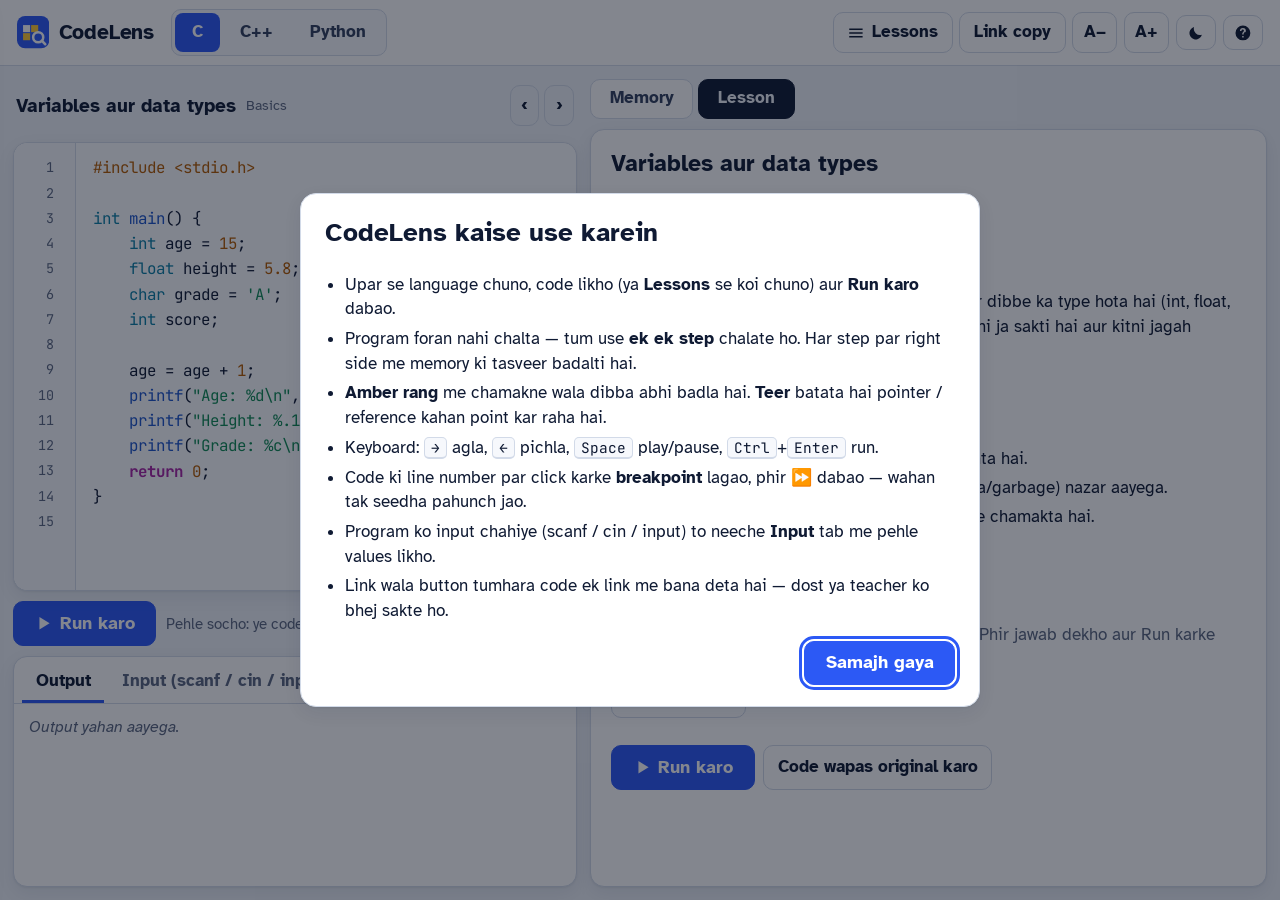
==== index.html @ fd31518e "Add files via upload" ====
<!doctype html>
<html lang="ur-Latn" data-theme="light">
<head>
<meta charset="utf-8">
<meta name="viewport" content="width=device-width, initial-scale=1">
<title>CodeLens — code ko chalte hue dekho</title>
<meta name="description" content="C, C++ aur Python code ko ek ek step chala kar memory (stack, heap, pointers) ke saath dekho. Physikomatics ke students ke liye.">
<link rel="preconnect" href="https://fonts.googleapis.com">
<link rel="preconnect" href="https://fonts.gstatic.com" crossorigin>
<link href="https://fonts.googleapis.com/css2?family=Atkinson+Hyperlegible:ital,wght@0,400;0,700;1,400&family=JetBrains+Mono:wght@400;700&display=swap" rel="stylesheet">
<link rel="stylesheet" href="css/style.css">
<link rel="icon" href="data:image/svg+xml,%3Csvg xmlns='http://www.w3.org/2000/svg' viewBox='0 0 32 32'%3E%3Crect width='32' height='32' rx='8' fill='%232c59f5'/%3E%3Crect x='6' y='9' width='7' height='7' fill='%23fff'/%3E%3Crect x='14' y='9' width='7' height='7' fill='%23ffc933'/%3E%3Crect x='6' y='17' width='7' height='7' fill='%23ffc933'/%3E%3Ccircle cx='21' cy='21' r='5' fill='none' stroke='%23fff' stroke-width='2.5'/%3E%3C/svg%3E">
</head>
<body>
<svg width="0" height="0" style="position:absolute" aria-hidden="true">
  <symbol id="i-first" viewBox="0 0 24 24"><path d="M6 5h2v14H6zM20 5v14L9 12z"/></symbol>
  <symbol id="i-prev" viewBox="0 0 24 24"><path d="M17 5v14L6 12z"/></symbol>
  <symbol id="i-play" viewBox="0 0 24 24"><path d="M7 4v16l13-8z"/></symbol>
  <symbol id="i-pause" viewBox="0 0 24 24"><path d="M6 4h4v16H6zM14 4h4v16h-4z"/></symbol>
  <symbol id="i-next" viewBox="0 0 24 24"><path d="M7 5v14l11-7z"/></symbol>
  <symbol id="i-last" viewBox="0 0 24 24"><path d="M16 5h2v14h-2zM4 5v14l11-7z"/></symbol>
  <symbol id="i-bp" viewBox="0 0 24 24"><circle cx="8" cy="12" r="4"/><path d="M14 5v14l8-7z"/></symbol>
  <symbol id="i-menu" viewBox="0 0 24 24"><path d="M3 6h18v2H3zM3 11h18v2H3zM3 16h18v2H3z"/></symbol>
  <symbol id="i-moon" viewBox="0 0 24 24"><path d="M20 14.5A8.5 8.5 0 0 1 9.5 4a8.5 8.5 0 1 0 10.5 10.5z"/></symbol>
  <symbol id="i-link" viewBox="0 0 24 24"><path d="M10.6 13.4a1 1 0 0 1 0-1.4l3-3a3 3 0 0 1 4.2 4.2l-2 2-1.4-1.4 2-2a1 1 0 0 0-1.4-1.4l-3 3a1 1 0 0 1-1.4 0zM13.4 10.6a1 1 0 0 1 0 1.4l-3 3a3 3 0 0 1-4.2-4.2l2-2 1.4 1.4-2 2a1 1 0 0 0 1.4 1.4l3-3a1 1 0 0 1 1.4 0z"/></symbol>
  <symbol id="i-help" viewBox="0 0 24 24"><path d="M12 2a10 10 0 1 0 0 20 10 10 0 0 0 0-20zm1 16h-2v-2h2zm2.1-7.7-.9.9c-.7.7-1.2 1.2-1.2 2.8h-2v-.5c0-1.1.5-2.1 1.2-2.8l1.2-1.3A1.7 1.7 0 0 0 12 7.5a2 2 0 0 0-2 2H8a4 4 0 0 1 8 0c0 .7-.3 1.4-.9 2z"/></symbol>
  <symbol id="i-edit" viewBox="0 0 24 24"><path d="M3 17.3V21h3.7L18 9.7 14.3 6zM20.7 7a1 1 0 0 0 0-1.4l-2.3-2.3a1 1 0 0 0-1.4 0L15.2 5l3.7 3.7z"/></symbol>
</svg>

<header class="top">
  <div class="brand" id="brand">
    <svg viewBox="0 0 32 32" aria-hidden="true"><rect width="32" height="32" rx="8" fill="var(--accent)"/><rect x="6" y="9" width="7" height="7" fill="#fff"/><rect x="14" y="9" width="7" height="7" fill="#ffc933"/><rect x="6" y="17" width="7" height="7" fill="#ffc933"/><circle cx="21" cy="21" r="5" fill="none" stroke="#fff" stroke-width="2.5"/><path d="M24.5 24.5 28 28" stroke="#fff" stroke-width="2.5" stroke-linecap="round"/></svg>
    CodeLens
  </div>
  <div class="langs" role="tablist" aria-label="Language">
    <button role="tab" data-lang="c" aria-selected="true">C</button>
    <button role="tab" data-lang="cpp" aria-selected="false">C++</button>
    <button role="tab" data-lang="py" aria-selected="false">Python</button>
  </div>
  <div class="top-actions">
    <button class="btn" id="btnLessons"><svg><use href="#i-menu"/></svg>Lessons</button>
    <button class="btn" id="btnShare" title="Is code ka link copy karo">Link copy</button>
    <button class="btn icon" id="btnFontDn" title="Chhota font" aria-label="Font chhota">A−</button>
    <button class="btn icon" id="btnFontUp" title="Bara font" aria-label="Font bara">A+</button>
    <button class="btn icon" id="btnTheme" title="Light / Dark" aria-label="Theme badlo"><svg><use href="#i-moon"/></svg></button>
    <button class="btn icon" id="btnHelp" title="Madad" aria-label="Madad"><svg><use href="#i-help"/></svg></button>
  </div>
</header>

<main class="app">
  <section class="pane left">
    <div class="lesson-bar" id="lessonBar"></div>
    <div class="editor-wrap card"><div id="editor"></div></div>
    <div class="runbar">
      <button class="btn primary" id="btnRun"><svg><use href="#i-play"/></svg>Run karo</button>
      <button class="btn" id="btnEdit" hidden><svg><use href="#i-edit"/></svg>Code badlo</button>
      <span class="status" id="status">Ctrl + Enter se bhi run hota hai</span>
    </div>
    <div class="io card">
      <div class="io-tabs" role="tablist">
        <button role="tab" id="tabOut" aria-selected="true">Output</button>
        <button role="tab" id="tabIn" aria-selected="false">Input (scanf / cin / input)</button>
        <span class="spacer"></span>
      </div>
      <pre class="console" id="console" aria-live="polite"></pre>
      <textarea class="stdin" id="stdin" hidden placeholder="Agar program input maangta hai to yahan values likho — har value naye line par ya space se alag. Pehle yahan likho, phir Run karo."></textarea>
    </div>
  </section>

  <section class="pane right">
    <div class="tabs" role="tablist">
      <button role="tab" id="tabMem" aria-selected="true">Memory</button>
      <button role="tab" id="tabLesson" aria-selected="false">Lesson</button>
    </div>
    <div class="view" id="viewMem">
      <div class="note card" id="note"></div>
      <div class="controls card" id="controls">
        <button class="btn icon" id="cFirst" title="Shuru (Home)" aria-label="Pehla step"><svg><use href="#i-first"/></svg></button>
        <button class="btn icon" id="cPrev" title="Pichla step (←)" aria-label="Pichla step"><svg><use href="#i-prev"/></svg></button>
        <button class="btn icon" id="cPlay" title="Auto play (Space)" aria-label="Play"><svg><use href="#i-play"/></svg></button>
        <button class="btn icon" id="cNext" title="Agla step (→)" aria-label="Agla step"><svg><use href="#i-next"/></svg></button>
        <button class="btn icon" id="cLast" title="Aakhir tak (End)" aria-label="Aakhri step"><svg><use href="#i-last"/></svg></button>
        <button class="btn icon" id="cBp" title="Agle breakpoint tak (line number par click karke breakpoint lagao)" aria-label="Agle breakpoint tak"><svg><use href="#i-bp"/></svg></button>
        <input class="slider" id="cSlider" type="range" min="0" max="0" value="0" aria-label="Step">
        <select id="cSpeed" aria-label="Speed"><option value="2200">Dheema</option><option value="1300" selected>Normal</option><option value="600">Tez</option><option value="250">Bohat tez</option></select>
        <span class="count" id="cCount"></span>
      </div>
      <div class="mem card" id="mem"><svg class="arrows" id="arrows"></svg></div>
    </div>
    <div class="view lesson-view card" id="viewLesson" hidden></div>
  </section>
</main>

<div class="scrim" id="scrim" hidden></div>
<aside class="drawer" id="drawer" aria-label="Lessons">
  <div class="drawer-head"><span>Lessons</span><button class="btn icon ghost" id="btnCloseDrawer" aria-label="Band karo">✕</button></div>
  <div class="drawer-body" id="drawerBody"></div>
</aside>

<dialog id="helpDlg">
  <h2>CodeLens kaise use karein</h2>
  <ul>
    <li>Upar se language chuno, code likho (ya <b>Lessons</b> se koi chuno) aur <b>Run karo</b> dabao.</li>
    <li>Program foran nahi chalta — tum use <b>ek ek step</b> chalate ho. Har step par right side me memory ki tasveer badalti hai.</li>
    <li><b>Amber rang</b> me chamakne wala dibba abhi badla hai. <b>Teer</b> batata hai pointer / reference kahan point kar raha hai.</li>
    <li>Keyboard: <kbd>→</kbd> agla, <kbd>←</kbd> pichla, <kbd>Space</kbd> play/pause, <kbd>Ctrl</kbd>+<kbd>Enter</kbd> run.</li>
    <li>Code ki line number par click karke <b>breakpoint</b> lagao, phir ⏩ dabao — wahan tak seedha pahunch jao.</li>
    <li>Program ko input chahiye (scanf / cin / input) to neeche <b>Input</b> tab me pehle values likho.</li>
    <li>Link wala button tumhara code ek link me bana deta hai — dost ya teacher ko bhej sakte ho.</li>
  </ul>
  <div class="row"><button class="btn primary" id="helpOk">Samajh gaya</button></div>
</dialog>

<dialog id="saveDlg">
  <h2>Lesson me save karo</h2>
  <label for="sTitle">Lesson ka naam</label><input type="text" id="sTitle">
  <label for="sGroup">Group (jaise Loops, Pointers)</label><input type="text" id="sGroup" list="groupList"><datalist id="groupList"></datalist>
  <label for="sConcept">Concept (ek do jumlay)</label><textarea id="sConcept"></textarea>
  <label for="sWatch">Dhyan se dekho (har line ek point)</label><textarea id="sWatch"></textarea>
  <p style="color:var(--muted);font-size:.85rem">Abhi editor me jo code hai wo <b id="sLang"></b> version ke taur par save hoga. Same naam se doosri language ka code add kar sakte ho.</p>
  <div class="row"><button class="btn" id="sCancel">Cancel</button><button class="btn primary" id="sSave">Save karo</button></div>
</dialog>

<script src="js/config.js"></script>
<script src="js/lexer.js"></script>
<script src="js/types.js"></script>
<script src="js/parser.js"></script>
<script src="js/parser-stmt.js"></script>
<script src="js/interp.js"></script>
<script src="js/interp-expr.js"></script>
<script src="js/interp-exec.js"></script>
<script src="js/interp-call.js"></script>
<script src="js/lib.js"></script>
<script src="js/pytracer.js"></script>
<script src="js/lessons-a.js"></script>
<script src="js/lessons-b.js"></script>
<script src="js/viz.js"></script>
<script src="js/editor.js"></script>
<script src="js/app.js"></script>
</body>
</html>
---- css/style.css ----
/* CodeLens — styles. Smart-board first: large type, strong contrast, calm chrome. */
:root {
  --fs: 17px;
  --paper: #eef2f8;
  --panel: #ffffff;
  --panel-2: #f6f8fc;
  --ink: #0f1a33;
  --ink-2: #33415f;
  --muted: #5b6781;
  --line: #d2dae8;
  --line-2: #e3e9f3;
  --accent: #2c59f5;
  --accent-soft: #dfe7ff;
  --accent-ink: #ffffff;
  --change: #f5a300;
  --change-bg: #fff0bd;
  --heap: #0b8587;
  --heap-bg: #e2f5f4;
  --stack-bg: #eaf0ff;
  --ro: #7a6a4f;
  --ro-bg: #f4eee2;
  --err: #cf2536;
  --err-bg: #ffe6e8;
  --ok: #138a4a;
  --warn: #b45309;
  --warn-bg: #fff3e0;
  --k-int: #1f3b8f; --k-float: #8a2fc9; --k-char: #0f8a55; --k-ptr: #2c59f5; --k-bool: #b25b00;
  --cur-line: #fff0bd;
  --code-bg: #fbfcff;
  --arrow0: #2c59f5; --arrow1: #c2185b; --arrow2: #00897b; --arrow3: #e65100; --arrow4: #7b1fa2; --arrow5: #6d7f00;
  --shadow: 0 1px 2px rgba(15, 26, 51, .06), 0 6px 18px rgba(15, 26, 51, .07);
  --mono: "JetBrains Mono", ui-monospace, "SF Mono", Menlo, Consolas, monospace;
  --sans: "Atkinson Hyperlegible", system-ui, -apple-system, "Segoe UI", Roboto, sans-serif;
}
:root[data-theme="dark"] {
  --paper: #0b1220; --panel: #131c31; --panel-2: #0f1729; --ink: #e9efff; --ink-2: #c3cee9; --muted: #8e9bba;
  --line: #27334f; --line-2: #1d2740; --accent: #7e9cff; --accent-soft: #1d2a55; --accent-ink: #0b1220;
  --change: #ffc933; --change-bg: #4a3a05; --heap: #3cc9c9; --heap-bg: #0f2a2e; --stack-bg: #162244; --ro: #d6c19a; --ro-bg: #2a2417;
  --err: #ff6b7a; --err-bg: #3a1620; --ok: #4ade80; --warn: #fbbf24; --warn-bg: #3a2a0c;
  --k-int: #8fb0ff; --k-float: #cf9bff; --k-char: #5ee0a0; --k-ptr: #7e9cff; --k-bool: #ffb35c;
  --cur-line: #3b3208; --code-bg: #0f1729;
  --arrow0: #7e9cff; --arrow1: #ff7aa8; --arrow2: #4fd8c4; --arrow3: #ffa05c; --arrow4: #d09bff; --arrow5: #c4dc4a;
  --shadow: 0 1px 2px rgba(0, 0, 0, .4), 0 8px 22px rgba(0, 0, 0, .35);
}

* { box-sizing: border-box; }
html { font-size: var(--fs); }
body { margin: 0; background: var(--paper); color: var(--ink); font-family: var(--sans); line-height: 1.45; height: 100vh; height: 100dvh; display: flex; flex-direction: column; overflow: hidden; }
button, select, input, textarea { font: inherit; color: inherit; }
button { cursor: pointer; }
:focus-visible { outline: 3px solid var(--accent); outline-offset: 2px; border-radius: 6px; }
[hidden] { display: none !important; }

/* ---------- top bar ---------- */
.top { display: flex; align-items: center; gap: 1rem; padding: .55rem 1rem; background: var(--panel); border-bottom: 1px solid var(--line); flex: none; flex-wrap: wrap; }
.brand { display: flex; align-items: center; gap: .55rem; font-weight: 700; font-size: 1.25rem; letter-spacing: -.01em; user-select: none; }
.brand svg { width: 1.9rem; height: 1.9rem; }
.langs { display: flex; background: var(--panel-2); border: 1px solid var(--line); border-radius: 10px; padding: 3px; gap: 3px; }
.langs button { border: 0; background: transparent; padding: .4rem 1rem; border-radius: 8px; font-weight: 700; color: var(--ink-2); }
.langs button[aria-selected="true"] { background: var(--accent); color: var(--accent-ink); }
.top-actions { margin-left: auto; display: flex; gap: .4rem; align-items: center; flex-wrap: wrap; }
.btn { border: 1px solid var(--line); background: var(--panel); border-radius: 10px; padding: .42rem .8rem; font-weight: 600; display: inline-flex; align-items: center; gap: .4rem; }
.btn:hover { background: var(--panel-2); border-color: var(--muted); }
.btn.icon { padding: .42rem .6rem; }
.btn.primary { background: var(--accent); color: var(--accent-ink); border-color: var(--accent); font-size: 1.05rem; padding: .5rem 1.2rem; }
.btn.primary:hover { filter: brightness(1.08); }
.btn.ghost { background: transparent; }
.btn[disabled] { opacity: .45; cursor: not-allowed; }
.btn svg { width: 1.05em; height: 1.05em; fill: currentColor; flex: none; }

/* ---------- layout ---------- */
.app { flex: 1; min-height: 0; display: grid; grid-template-columns: minmax(340px, 5fr) minmax(420px, 6fr); gap: .75rem; padding: .75rem; }
.pane { min-height: 0; min-width: 0; display: flex; flex-direction: column; gap: .6rem; }
.card { background: var(--panel); border: 1px solid var(--line); border-radius: 14px; box-shadow: var(--shadow); }

.lesson-bar { display: flex; align-items: center; gap: .6rem; padding: .35rem .2rem; min-height: 2.2rem; flex: none; }
.lesson-title { font-weight: 700; font-size: 1.1rem; }
.lesson-group { color: var(--muted); font-size: .85rem; }

/* ---------- editor ---------- */
.editor-wrap { flex: 1 1 55%; min-height: 160px; overflow: hidden; display: flex; position: relative; }
.ed { flex: 1; overflow: auto; display: flex; font-family: var(--mono); font-size: .93rem; line-height: 1.6; background: var(--code-bg); border-radius: 14px; tab-size: 4; }
.ed-gutter { position: sticky; left: 0; z-index: 2; background: var(--panel-2); border-right: 1px solid var(--line); padding: .75rem 0; flex: none; user-select: none; color: var(--muted); }
.ed-gutter .g { display: flex; align-items: center; height: 1lh; padding: 0 .55rem 0 .2rem; cursor: pointer; position: relative; justify-content: flex-end; min-width: 3.6rem; gap: .25rem; }
.ed-gutter .gn { min-width: 1.6em; text-align: right; font-size: .85em; }
.ed-gutter .garrow { visibility: hidden; color: var(--accent); font-size: .7em; }
.ed-gutter .bpdot { width: .6em; height: .6em; border-radius: 50%; background: transparent; margin-right: auto; }
.ed-gutter .g:hover .bpdot { background: color-mix(in srgb, var(--err) 35%, transparent); }
.ed-gutter .g.bp .bpdot { background: var(--err); }
.ed-gutter .g.cur { background: var(--cur-line); color: var(--ink); font-weight: 700; }
.ed-gutter .g.cur .garrow { visibility: visible; }
.ed-gutter .g.err { background: var(--err-bg); color: var(--err); }
.ed-body { position: relative; flex: 1; padding: .75rem 0; min-width: 0; }
.ed-back, .ed-ta { margin: 0; padding: 0 1rem; font: inherit; line-height: inherit; tab-size: 4; white-space: pre; border: 0; }
.ed-back { position: absolute; top: .75rem; left: 0; min-width: 100%; pointer-events: none; color: var(--ink); }
.ed-back .ln { height: 1lh; }
.ed-back .ln.cur { background: var(--cur-line); box-shadow: inset 4px 0 0 var(--change); }
.ed-back .ln.err { background: var(--err-bg); box-shadow: inset 4px 0 0 var(--err); }
.ed-ta { position: relative; display: block; background: transparent; color: transparent; caret-color: var(--ink); resize: none; overflow: hidden; outline: none; min-width: 100%; }
.ed-ta::selection { background: color-mix(in srgb, var(--accent) 30%, transparent); color: transparent; }
.ed.locked .ed-ta { cursor: default; }
.t-kw { color: #a626a4; font-weight: 700; } .t-ty { color: #0a7ea4; } .t-fn { color: #1c55c9; } .t-st { color: #0f8a55; } .t-nu { color: #b25b00; } .t-cm { color: #7a869e; font-style: italic; } .t-pp { color: #b25b00; }
:root[data-theme="dark"] .t-kw { color: #d79bff; } :root[data-theme="dark"] .t-ty { color: #5fd0f5; } :root[data-theme="dark"] .t-fn { color: #8fb0ff; }
:root[data-theme="dark"] .t-st { color: #5ee0a0; } :root[data-theme="dark"] .t-nu { color: #ffb35c; } :root[data-theme="dark"] .t-cm { color: #7b88a6; } :root[data-theme="dark"] .t-pp { color: #ffb35c; }

.runbar { display: flex; align-items: center; gap: .6rem; flex: none; flex-wrap: wrap; }
.status { color: var(--muted); font-size: .9rem; }
.status.err { color: var(--err); font-weight: 700; }
.status.ok { color: var(--ok); font-weight: 700; }

/* ---------- console ---------- */
.io { flex: 1 1 28%; min-height: 120px; display: flex; flex-direction: column; overflow: hidden; }
.io-tabs { display: flex; gap: .25rem; padding: .35rem .5rem 0; border-bottom: 1px solid var(--line); flex: none; align-items: center; }
.io-tabs button { border: 0; background: transparent; padding: .35rem .8rem; border-radius: 8px 8px 0 0; font-weight: 700; color: var(--muted); border-bottom: 3px solid transparent; }
.io-tabs button[aria-selected="true"] { color: var(--ink); border-bottom-color: var(--accent); }
.io-tabs .spacer { flex: 1; }
.console, .stdin { flex: 1; margin: 0; padding: .7rem .9rem; font-family: var(--mono); font-size: .93rem; overflow: auto; white-space: pre-wrap; word-break: break-word; background: transparent; border: 0; resize: none; width: 100%; color: var(--ink); }
.console .new { background: var(--change-bg); border-radius: 3px; }
.console .placeholder { color: var(--muted); font-family: var(--sans); font-style: italic; }
.console .errmsg { display: block; margin-top: .6rem; padding: .6rem .8rem; border-radius: 10px; background: var(--err-bg); color: var(--err); font-family: var(--sans); font-weight: 600; white-space: pre-wrap; }
.stdin::placeholder { color: var(--muted); font-family: var(--sans); }
.expected-ok { color: var(--ok); font-weight: 700; padding: 0 .9rem .5rem; font-size: .9rem; }

/* ---------- right pane ---------- */
.tabs { display: flex; gap: .3rem; flex: none; }
.tabs button { border: 1px solid var(--line); background: var(--panel); padding: .4rem 1.1rem; border-radius: 10px; font-weight: 700; color: var(--ink-2); }
.tabs button[aria-selected="true"] { background: var(--ink); color: var(--paper); border-color: var(--ink); }
.view { flex: 1; min-height: 0; display: flex; flex-direction: column; gap: .6rem; }

.note { padding: .8rem 1rem; flex: none; max-height: 34%; overflow: auto; border-left: 6px solid var(--accent); }
.note.error { border-left-color: var(--err); background: var(--err-bg); }
.note-head { display: flex; align-items: center; gap: .6rem; flex-wrap: wrap; margin-bottom: .35rem; }
.step-pill { font-weight: 700; background: var(--accent-soft); color: var(--accent); border-radius: 999px; padding: .1rem .7rem; font-size: .85rem; }
:root[data-theme="dark"] .step-pill { color: var(--accent); }
.src-line { font-family: var(--mono); font-size: .9rem; background: var(--panel-2); border: 1px solid var(--line-2); padding: .1rem .55rem; border-radius: 6px; max-width: 100%; overflow: hidden; text-overflow: ellipsis; white-space: nowrap; }
.note-body > div { margin: .15rem 0; font-size: 1.02rem; }
.note-body .n-chg { color: var(--ink); } .note-body .n-chg b { color: var(--warn); }
.note-body .n-warn { color: var(--warn); background: var(--warn-bg); padding: .25rem .55rem; border-radius: 8px; font-weight: 600; }
.note-body .n-err { color: var(--err); font-weight: 700; }
.note-body .n-out { color: var(--ok); font-weight: 600; }
.note-body .n-ret, .note-body .n-vec { color: var(--ink-2); }
.note-body .placeholder { color: var(--muted); }

.controls { display: flex; align-items: center; gap: .35rem; padding: .45rem .6rem; flex: none; flex-wrap: wrap; }
.controls .btn { padding: .4rem .65rem; }
.controls .slider { flex: 1; min-width: 120px; accent-color: var(--accent); height: 1.6rem; }
.controls select { border: 1px solid var(--line); background: var(--panel); border-radius: 8px; padding: .3rem .4rem; }
.controls .count { font-variant-numeric: tabular-nums; color: var(--muted); font-size: .9rem; min-width: 5.5rem; text-align: right; }

.mem { position: relative; flex: 1; min-height: 160px; overflow: auto; padding: .8rem; background: var(--panel); border: 1px solid var(--line); border-radius: 14px; }
.mem .placeholder-big { height: 100%; display: grid; place-items: center; text-align: center; color: var(--muted); padding: 1rem; }
.mem .placeholder-big b { color: var(--ink); display: block; font-size: 1.15rem; margin-bottom: .3rem; }
svg.arrows { position: absolute; left: 0; top: 0; pointer-events: none; z-index: 3; overflow: visible; }
.arrow { fill: none; stroke-width: 2.4; stroke-linecap: round; }
.arrow.dashed { stroke-dasharray: 6 5; }
.adot { stroke: none; }
.arrow.c0 { stroke: var(--arrow0); } .arrow.c1 { stroke: var(--arrow1); } .arrow.c2 { stroke: var(--arrow2); } .arrow.c3 { stroke: var(--arrow3); } .arrow.c4 { stroke: var(--arrow4); } .arrow.c5 { stroke: var(--arrow5); }
.adot.c0, .ah0 { fill: var(--arrow0); } .adot.c1, .ah1 { fill: var(--arrow1); } .adot.c2, .ah2 { fill: var(--arrow2); } .adot.c3, .ah3 { fill: var(--arrow3); } .adot.c4, .ah4 { fill: var(--arrow4); } .adot.c5, .ah5 { fill: var(--arrow5); }

.cols { display: grid; grid-template-columns: minmax(0, 1fr) minmax(0, 1.3fr); gap: 3.2rem; align-items: start; position: relative; z-index: 1; }
.col { display: flex; flex-direction: column; gap: .8rem; min-width: 0; }
.region { border-radius: 12px; padding: .6rem .7rem .7rem; }
.region-title { margin: 0; font-size: 1rem; font-weight: 700; }
.region-hint { margin: .05rem 0 .5rem; color: var(--muted); font-size: .8rem; }
.region-stack { background: var(--stack-bg); }
.region-global { background: var(--panel-2); border: 1px dashed var(--line); }
.region-heap, .region-vec { background: var(--heap-bg); }
.region-heap .region-title, .region-vec .region-title { color: var(--heap); }
.region-ro { background: var(--ro-bg); } .region-ro .region-title { color: var(--ro); }
.empty { color: var(--muted); font-style: italic; padding: .3rem .1rem; }
.empty.small { font-size: .85rem; padding: .1rem; }

.frame { background: var(--panel); border: 2px solid var(--line); border-radius: 10px; padding: .45rem .6rem .55rem; margin-bottom: .5rem; }
.frame.active { border-color: var(--accent); box-shadow: 0 0 0 3px color-mix(in srgb, var(--accent) 18%, transparent); }
.frame-head { display: flex; justify-content: space-between; align-items: baseline; gap: .5rem; margin-bottom: .35rem; }
.frame-name { font-family: var(--mono); font-weight: 700; }
.frame.active .frame-name { color: var(--accent); }
.frame-line { color: var(--muted); font-size: .78rem; }
.frame.fresh { animation: drop .35s ease-out; }

.var { display: flex; gap: .55rem; margin: .35rem 0; }
.var-inline { align-items: center; }
.var-block { flex-direction: column; gap: .2rem; }
.var-name { font-family: var(--mono); font-weight: 700; min-width: 2.2rem; }
.var-type { margin-left: .5rem; font-weight: 400; color: var(--muted); font-size: .8rem; font-family: var(--sans); }

.cell { position: relative; display: inline-flex; flex-direction: column; align-items: center; justify-content: center; min-width: 3.1rem; min-height: 2.4rem; padding: .15rem .45rem .1rem; background: var(--panel); border: 2px solid var(--ink-2); border-top-width: 5px; border-radius: 6px; font-family: var(--mono); font-weight: 700; line-height: 1.15; vertical-align: middle; }
.cell-v { font-size: 1.05rem; }
.cell-a { font-size: .6rem; font-weight: 400; color: var(--muted); letter-spacing: 0; }
.cell.k-int { border-color: var(--k-int); } .cell.k-float { border-color: var(--k-float); } .cell.k-char { border-color: var(--k-char); } .cell.k-bool { border-color: var(--k-bool); } .cell.k-ptr { border-color: var(--k-ptr); } .cell.k-ref { border-color: var(--k-ptr); border-style: dashed; }
.cell.k-ptr .cell-v { color: var(--k-ptr); font-size: 1.15rem; }
.cell.null .cell-v { color: var(--muted); font-size: .85rem; } .cell.null { border-style: dotted; }
.cell.bad { border-color: var(--err); background: var(--err-bg); } .cell.bad .cell-v, .cell.bad .cell-a { color: var(--err); }
.cell.uninit { background: repeating-linear-gradient(135deg, transparent 0 5px, var(--line-2) 5px 10px); } .cell.uninit .cell-v { color: var(--muted); }
.cell.k-empty { border-style: dashed; border-color: var(--line); background: transparent; min-height: 2.4rem; }
.cell.k-py { border-color: var(--line); border-top-width: 2px; min-width: 2.6rem; flex-direction: row; gap: .3rem; }
.cell.chg, .pill.chg, .cppstr.chg, .vec.chg, .obj.chg { animation: flash 1.1s ease-out; background: var(--change-bg); }
.cell.fresh, .pill.fresh, .obj.fresh { animation: pop .35s ease-out; }
@keyframes flash { 0% { box-shadow: 0 0 0 4px var(--change); background: var(--change); } 100% { box-shadow: 0 0 0 0 transparent; } }
@keyframes pop { from { transform: scale(.7); opacity: 0; } to { transform: scale(1); opacity: 1; } }
@keyframes drop { from { transform: translateY(-10px); opacity: 0; } to { transform: none; opacity: 1; } }

.arr, .struct, .cppstr, .vec { display: inline-block; max-width: 100%; }
.arr-items { display: flex; flex-wrap: wrap; gap: 0; align-items: flex-start; }
.slot { display: flex; flex-direction: column; align-items: center; margin-right: -2px; }
.slot .cell { border-radius: 0; }
.slot:first-child .cell { border-radius: 6px 0 0 6px; } .slot:last-child .cell { border-radius: 0 6px 6px 0; } .slot:only-child .cell { border-radius: 6px; }
.slot.dim { opacity: .5; }
.idx { font-size: .72rem; color: var(--muted); font-family: var(--mono); margin-top: .1rem; }
.more { align-self: center; padding: 0 .5rem; color: var(--muted); font-size: .85rem; }
.arr .arr { margin: .1rem 0; }
.arr-items > .slot > .arr, .arr-items > .slot > .struct { margin-bottom: .1rem; }
.struct { border: 2px solid var(--ink-2); border-radius: 8px; padding: .3rem .5rem .45rem; background: var(--panel); }
.struct-title { font-size: .8rem; color: var(--muted); margin-bottom: .25rem; font-weight: 700; }
.field { display: flex; align-items: center; gap: .5rem; margin: .25rem 0; }
.field-block { flex-direction: column; align-items: flex-start; gap: .15rem; }
.field-name { font-family: var(--mono); font-size: .85rem; min-width: 3rem; color: var(--ink-2); }
.cppstr { display: inline-flex; align-items: center; gap: .1rem; border: 2px solid var(--k-char); border-radius: 8px; padding: .25rem .5rem; font-family: var(--mono); font-weight: 700; flex-wrap: wrap; background: var(--panel); }
.cppstr .chars { display: inline-flex; } .cppstr .ch { min-width: 1.15rem; text-align: center; border-bottom: 2px solid var(--line); margin: 0 1px; } .cppstr .q { color: var(--muted); }
.cppstr-len { font-size: .7rem; color: var(--muted); font-weight: 400; margin-left: .5rem; font-family: var(--sans); }
.vec { border: 2px solid var(--heap); border-radius: 8px; padding: .3rem .5rem; background: var(--panel); }
.vec-head { display: flex; align-items: center; gap: .6rem; flex-wrap: wrap; }
.vec-stat { font-family: var(--mono); font-size: .85rem; font-weight: 700; background: var(--heap-bg); border-radius: 6px; padding: .1rem .5rem; color: var(--heap); }
.refcell { display: inline-block; }
.raw { color: var(--muted); font-size: .85rem; padding: .4rem; font-style: italic; }

.heap-wrap { display: flex; flex-wrap: wrap; gap: .7rem; align-items: flex-start; }
.hblock { background: var(--panel); border: 2px solid var(--heap); border-radius: 10px; padding: .35rem .55rem .55rem; max-width: 100%; animation: pop .3s ease-out; }
.hblock-head { display: flex; flex-direction: column; margin-bottom: .35rem; font-size: .82rem; }
.hblock-name { font-weight: 700; color: var(--heap); }
.hblock-meta { color: var(--muted); font-size: .72rem; font-family: var(--mono); }
.hblock.leaked { border-color: var(--err); box-shadow: 0 0 0 3px color-mix(in srgb, var(--err) 20%, transparent); }
.hblock.leaked .hblock-name { color: var(--err); }
.leak-flag { background: var(--err); color: #fff; font-size: .72rem; font-weight: 700; border-radius: 6px; padding: .05rem .5rem; display: inline-block; margin-bottom: .3rem; }
.hblock.rob { border-color: var(--ro); } .hblock.rob .hblock-head { color: var(--ro); font-family: var(--mono); }
.hblock.vecbuf { border-style: dashed; }

/* python */
.pill { display: inline-block; font-family: var(--mono); font-weight: 700; padding: .12rem .55rem; border-radius: 999px; border: 2px solid var(--line); background: var(--panel); max-width: 100%; overflow: hidden; text-overflow: ellipsis; white-space: nowrap; vertical-align: middle; }
.pill-int { border-color: var(--k-int); } .pill-float { border-color: var(--k-float); } .pill-str { border-color: var(--k-char); } .pill-bool { border-color: var(--k-bool); }
.pill-NoneType { color: var(--muted); border-style: dotted; } .pill-function, .pill-class { border-style: dashed; color: var(--ink-2); font-weight: 400; }
.pill-ret { border-color: var(--ok); color: var(--ok); }
.port { display: inline-block; width: 1.15rem; height: 1.15rem; border-radius: 50%; border: 3px solid var(--k-ptr); background: var(--panel); vertical-align: middle; }
.retval { display: flex; gap: .55rem; align-items: center; margin-top: .4rem; padding-top: .4rem; border-top: 1px dashed var(--line); }
.obj-wrap { display: flex; flex-direction: column; gap: .7rem; align-items: flex-start; }
.obj { background: var(--panel); border: 2px solid var(--heap); border-radius: 10px; padding: .35rem .55rem .55rem; max-width: 100%; }
.obj-head { display: flex; gap: .6rem; align-items: baseline; margin-bottom: .35rem; }
.obj-type { font-weight: 700; color: var(--heap); } .obj-id { color: var(--muted); font-family: var(--mono); font-size: .75rem; }
.dict { display: grid; gap: .25rem; } .dict-row { display: flex; align-items: center; gap: .4rem; } .dict-key { min-width: 3rem; } .dict-row::after { content: none; }
.dict-key::after { content: ":"; margin-left: .3rem; color: var(--muted); font-weight: 700; }
.dict-row { display: grid; grid-template-columns: auto 1fr; } .dict-key { display: flex; align-items: center; }
.attrs { display: grid; gap: .3rem; } .attr { display: flex; align-items: center; gap: .6rem; } .attr-name { font-family: var(--mono); font-weight: 700; min-width: 3.5rem; }

/* ---------- lesson pane ---------- */
.lesson-view { flex: 1; overflow: auto; padding: 1rem 1.2rem; }
.lesson-view h2 { margin: 0 0 .2rem; font-size: 1.35rem; }
.lesson-view h3 { margin: 1.1rem 0 .3rem; font-size: 1rem; }
.lesson-view p { margin: .3rem 0; max-width: 62ch; font-size: 1.02rem; }
.lesson-view ul { margin: .3rem 0 .3rem 1.2rem; padding: 0; max-width: 62ch; } .lesson-view li { margin: .25rem 0; }
.lesson-view code { font-family: var(--mono); background: var(--panel-2); border: 1px solid var(--line-2); border-radius: 5px; padding: 0 .3rem; font-size: .92em; }
.answer { margin-top: .5rem; }
.answer pre { margin: .4rem 0 0; background: var(--code-bg); border: 1px solid var(--line); border-radius: 10px; padding: .7rem .9rem; font-family: var(--mono); white-space: pre-wrap; }
.answer pre.err { background: var(--err-bg); color: var(--err); border-color: var(--err); font-family: var(--sans); font-weight: 600; }
.lesson-actions { display: flex; gap: .5rem; flex-wrap: wrap; margin-top: 1rem; }
.lesson-empty { color: var(--muted); text-align: center; padding: 3rem 1rem; }

/* ---------- drawer & dialogs ---------- */
.drawer { position: fixed; z-index: 30; left: 0; top: 0; bottom: 0; width: min(24rem, 92vw); background: var(--panel); border-right: 1px solid var(--line); box-shadow: var(--shadow); transform: translateX(-102%); transition: transform .22s ease; display: flex; flex-direction: column; }
.drawer.open { transform: none; }
.drawer-head { display: flex; align-items: center; justify-content: space-between; padding: .8rem 1rem; border-bottom: 1px solid var(--line); font-weight: 700; font-size: 1.1rem; }
.drawer-body { overflow: auto; padding: .4rem .6rem 2rem; flex: 1; }
.drawer h4 { margin: 1rem .4rem .3rem; font-size: .95rem; color: var(--muted); }
.lesson-item { display: flex; align-items: center; width: 100%; text-align: left; background: transparent; border: 0; border-radius: 10px; padding: .5rem .6rem; gap: .5rem; }
.lesson-item:hover { background: var(--panel-2); }
.lesson-item.on { background: var(--accent-soft); font-weight: 700; }
.lesson-item .tags { margin-left: auto; display: flex; gap: .2rem; }
.tag { font-size: .65rem; font-weight: 700; border: 1px solid var(--line); border-radius: 5px; padding: 0 .3rem; color: var(--muted); }
.lesson-item .del { margin-left: .3rem; border: 0; background: transparent; color: var(--err); }
.scrim { position: fixed; inset: 0; z-index: 20; background: rgba(8, 14, 30, .45); }
dialog { border: 1px solid var(--line); border-radius: 16px; background: var(--panel); color: var(--ink); padding: 1.2rem 1.4rem; max-width: min(40rem, 94vw); box-shadow: var(--shadow); }
dialog::backdrop { background: rgba(8, 14, 30, .5); }
dialog h2 { margin-top: 0; }
dialog label { display: block; font-weight: 700; margin: .7rem 0 .2rem; font-size: .92rem; }
dialog input[type=text], dialog textarea { width: 100%; border: 1px solid var(--line); border-radius: 8px; padding: .5rem .6rem; background: var(--panel-2); }
dialog textarea { min-height: 5rem; resize: vertical; }
dialog .row { display: flex; gap: .5rem; justify-content: flex-end; margin-top: 1rem; flex-wrap: wrap; }
dialog kbd { font-family: var(--mono); background: var(--panel-2); border: 1px solid var(--line); border-bottom-width: 2px; border-radius: 5px; padding: 0 .35rem; font-size: .85em; }
dialog ul { padding-left: 1.2rem; } dialog li { margin: .3rem 0; }
.toast { position: fixed; bottom: 1.2rem; left: 50%; transform: translateX(-50%); background: var(--ink); color: var(--paper); padding: .55rem 1rem; border-radius: 10px; z-index: 50; box-shadow: var(--shadow); }

/* ---------- responsive ---------- */
@media (max-width: 960px) {
  body { overflow: auto; height: auto; }
  .app { grid-template-columns: 1fr; }
  .editor-wrap { min-height: 320px; }
  .io { min-height: 200px; }
  .mem { min-height: 420px; }
  .cols { gap: 2.2rem; }
}
@media (max-width: 560px) {
  .cols { grid-template-columns: 1fr; gap: 1rem; }
  .top { gap: .5rem; }
}
@media (prefers-reduced-motion: reduce) {
  * { animation: none !important; transition: none !important; }
}
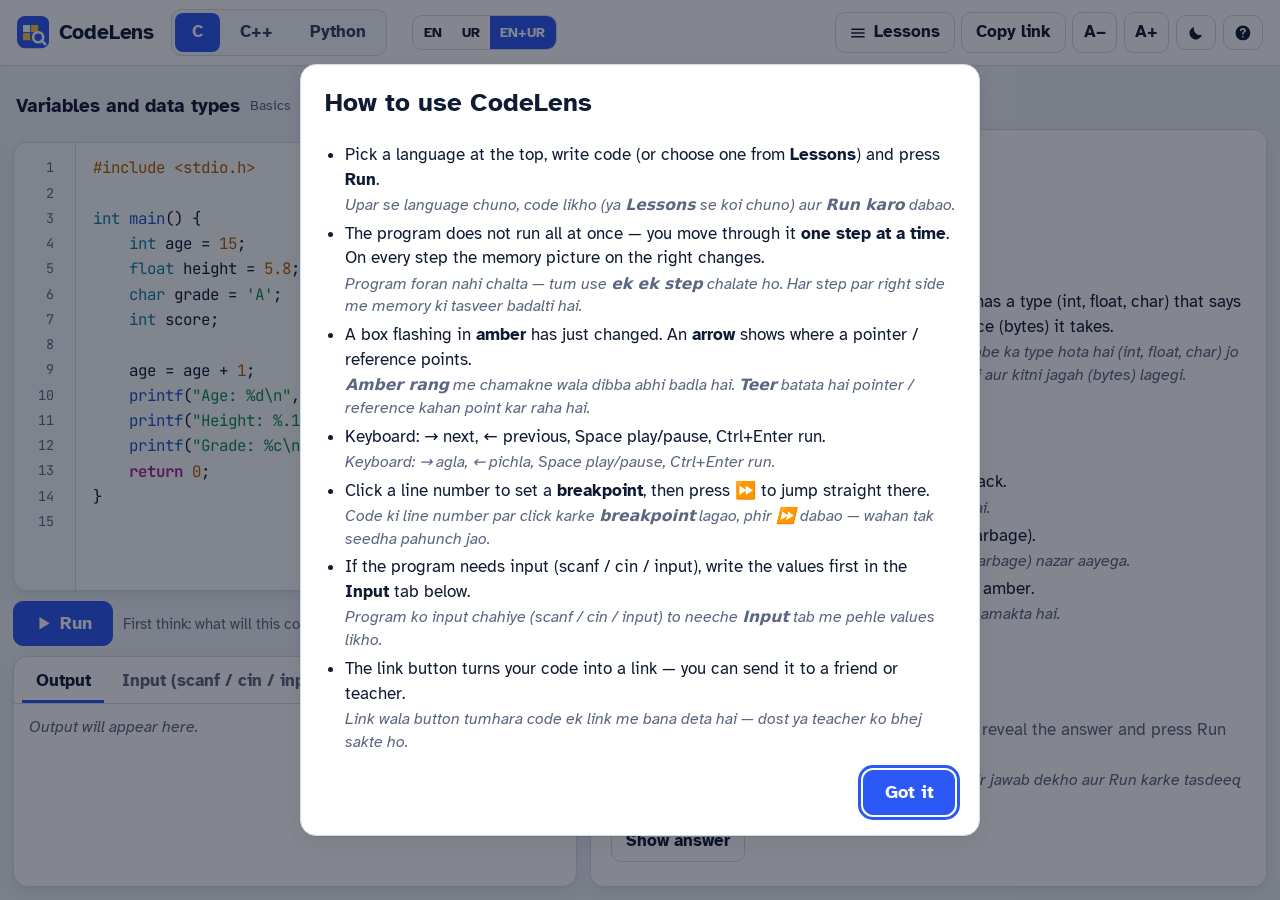
==== commit f9c9ff52: "Add files via upload" ====
--- a/index.html
+++ b/index.html
@@ -1,10 +1,10 @@
 <!doctype html>
-<html lang="ur-Latn" data-theme="light">
+<html lang="en" data-theme="light">
 <head>
 <meta charset="utf-8">
 <meta name="viewport" content="width=device-width, initial-scale=1">
-<title>CodeLens — code ko chalte hue dekho</title>
-<meta name="description" content="C, C++ aur Python code ko ek ek step chala kar memory (stack, heap, pointers) ke saath dekho. Physikomatics ke students ke liye.">
+<title>CodeLens — watch your code run</title>
+<meta name="description" content="Run C, C++ and Python code one step at a time and watch the memory (stack, heap, pointers). Code ek ek step chala kar memory ke saath dekho. For Physikomatics students.">
 <link rel="preconnect" href="https://fonts.googleapis.com">
 <link rel="preconnect" href="https://fonts.gstatic.com" crossorigin>
 <link href="https://fonts.googleapis.com/css2?family=Atkinson+Hyperlegible:ital,wght@0,400;0,700;1,400&family=JetBrains+Mono:wght@400;700&display=swap" rel="stylesheet">
@@ -37,13 +37,16 @@
     <button role="tab" data-lang="cpp" aria-selected="false">C++</button>
     <button role="tab" data-lang="py" aria-selected="false">Python</button>
   </div>
+  <div class="modes" id="modes" role="group" aria-label="Language of explanations">
+    <button data-mode="en" aria-pressed="false" title="English">EN</button><button data-mode="ur" aria-pressed="false" title="Roman Urdu">UR</button><button data-mode="both" aria-pressed="true" title="English + Roman Urdu">EN+UR</button>
+  </div>
   <div class="top-actions">
     <button class="btn" id="btnLessons"><svg><use href="#i-menu"/></svg>Lessons</button>
-    <button class="btn" id="btnShare" title="Is code ka link copy karo">Link copy</button>
-    <button class="btn icon" id="btnFontDn" title="Chhota font" aria-label="Font chhota">A−</button>
-    <button class="btn icon" id="btnFontUp" title="Bara font" aria-label="Font bara">A+</button>
-    <button class="btn icon" id="btnTheme" title="Light / Dark" aria-label="Theme badlo"><svg><use href="#i-moon"/></svg></button>
-    <button class="btn icon" id="btnHelp" title="Madad" aria-label="Madad"><svg><use href="#i-help"/></svg></button>
+    <button class="btn" id="btnShare" title="Copy a link to this code">Copy link</button>
+    <button class="btn icon" id="btnFontDn" title="Smaller font" aria-label="Smaller font">A−</button>
+    <button class="btn icon" id="btnFontUp" title="Bigger font" aria-label="Bigger font">A+</button>
+    <button class="btn icon" id="btnTheme" title="Light / Dark" aria-label="Theme"><svg><use href="#i-moon"/></svg></button>
+    <button class="btn icon" id="btnHelp" title="Help" aria-label="Help"><svg><use href="#i-help"/></svg></button>
   </div>
 </header>
 
@@ -52,9 +55,9 @@
     <div class="lesson-bar" id="lessonBar"></div>
     <div class="editor-wrap card"><div id="editor"></div></div>
     <div class="runbar">
-      <button class="btn primary" id="btnRun"><svg><use href="#i-play"/></svg>Run karo</button>
-      <button class="btn" id="btnEdit" hidden><svg><use href="#i-edit"/></svg>Code badlo</button>
-      <span class="status" id="status">Ctrl + Enter se bhi run hota hai</span>
+      <button class="btn primary" id="btnRun"><svg><use href="#i-play"/></svg>Run</button>
+      <button class="btn" id="btnEdit" hidden><svg><use href="#i-edit"/></svg>Edit code</button>
+      <span class="status" id="status">Ctrl + Enter also runs the code</span>
     </div>
     <div class="io card">
       <div class="io-tabs" role="tablist">
@@ -63,7 +66,7 @@
         <span class="spacer"></span>
       </div>
       <pre class="console" id="console" aria-live="polite"></pre>
-      <textarea class="stdin" id="stdin" hidden placeholder="Agar program input maangta hai to yahan values likho — har value naye line par ya space se alag. Pehle yahan likho, phir Run karo."></textarea>
+      <textarea class="stdin" id="stdin" hidden placeholder="If the program asks for input, write the values here."></textarea>
     </div>
   </section>
 
@@ -82,7 +85,7 @@
         <button class="btn icon" id="cLast" title="Aakhir tak (End)" aria-label="Aakhri step"><svg><use href="#i-last"/></svg></button>
         <button class="btn icon" id="cBp" title="Agle breakpoint tak (line number par click karke breakpoint lagao)" aria-label="Agle breakpoint tak"><svg><use href="#i-bp"/></svg></button>
         <input class="slider" id="cSlider" type="range" min="0" max="0" value="0" aria-label="Step">
-        <select id="cSpeed" aria-label="Speed"><option value="2200">Dheema</option><option value="1300" selected>Normal</option><option value="600">Tez</option><option value="250">Bohat tez</option></select>
+        <select id="cSpeed" aria-label="Speed"><option value="2200">Slow</option><option value="1300" selected>Normal</option><option value="600">Fast</option><option value="250">Very fast</option></select>
         <span class="count" id="cCount"></span>
       </div>
       <div class="mem card" id="mem"><svg class="arrows" id="arrows"></svg></div>
@@ -93,35 +96,27 @@
 
 <div class="scrim" id="scrim" hidden></div>
 <aside class="drawer" id="drawer" aria-label="Lessons">
-  <div class="drawer-head"><span>Lessons</span><button class="btn icon ghost" id="btnCloseDrawer" aria-label="Band karo">✕</button></div>
+  <div class="drawer-head"><span id="drawerTitle">Lessons</span><button class="btn icon ghost" id="btnCloseDrawer" aria-label="Close">✕</button></div>
   <div class="drawer-body" id="drawerBody"></div>
 </aside>
 
-<dialog id="helpDlg">
-  <h2>CodeLens kaise use karein</h2>
-  <ul>
-    <li>Upar se language chuno, code likho (ya <b>Lessons</b> se koi chuno) aur <b>Run karo</b> dabao.</li>
-    <li>Program foran nahi chalta — tum use <b>ek ek step</b> chalate ho. Har step par right side me memory ki tasveer badalti hai.</li>
-    <li><b>Amber rang</b> me chamakne wala dibba abhi badla hai. <b>Teer</b> batata hai pointer / reference kahan point kar raha hai.</li>
-    <li>Keyboard: <kbd>→</kbd> agla, <kbd>←</kbd> pichla, <kbd>Space</kbd> play/pause, <kbd>Ctrl</kbd>+<kbd>Enter</kbd> run.</li>
-    <li>Code ki line number par click karke <b>breakpoint</b> lagao, phir ⏩ dabao — wahan tak seedha pahunch jao.</li>
-    <li>Program ko input chahiye (scanf / cin / input) to neeche <b>Input</b> tab me pehle values likho.</li>
-    <li>Link wala button tumhara code ek link me bana deta hai — dost ya teacher ko bhej sakte ho.</li>
-  </ul>
-  <div class="row"><button class="btn primary" id="helpOk">Samajh gaya</button></div>
-</dialog>
+<dialog id="helpDlg"></dialog>
 
 <dialog id="saveDlg">
-  <h2>Lesson me save karo</h2>
-  <label for="sTitle">Lesson ka naam</label><input type="text" id="sTitle">
-  <label for="sGroup">Group (jaise Loops, Pointers)</label><input type="text" id="sGroup" list="groupList"><datalist id="groupList"></datalist>
-  <label for="sConcept">Concept (ek do jumlay)</label><textarea id="sConcept"></textarea>
-  <label for="sWatch">Dhyan se dekho (har line ek point)</label><textarea id="sWatch"></textarea>
-  <p style="color:var(--muted);font-size:.85rem">Abhi editor me jo code hai wo <b id="sLang"></b> version ke taur par save hoga. Same naam se doosri language ka code add kar sakte ho.</p>
-  <div class="row"><button class="btn" id="sCancel">Cancel</button><button class="btn primary" id="sSave">Save karo</button></div>
+  <h2>Save as lesson</h2>
+  <label for="sTitle">Title (English)</label><input type="text" id="sTitle">
+  <label for="sTitleUr">Title (Roman Urdu — optional)</label><input type="text" id="sTitleUr">
+  <label for="sGroup">Group (e.g. Loops, Pointers)</label><input type="text" id="sGroup" list="groupList"><datalist id="groupList"></datalist>
+  <label for="sConcept">Concept (English, one or two sentences)</label><textarea id="sConcept"></textarea>
+  <label for="sConceptUr">Concept (Roman Urdu)</label><textarea id="sConceptUr"></textarea>
+  <label for="sWatch">Watch closely — English (one point per line)</label><textarea id="sWatch"></textarea>
+  <label for="sWatchUr">Watch closely — Roman Urdu (same order, one per line)</label><textarea id="sWatchUr"></textarea>
+  <p style="color:var(--muted);font-size:.85rem">The code now in the editor is saved as the <b id="sLang"></b> version. Use the same title to add another language to the same lesson.</p>
+  <div class="row"><button class="btn" id="sCancel">Cancel</button><button class="btn primary" id="sSave">Save</button></div>
 </dialog>
 
 <script src="js/config.js"></script>
+<script src="js/i18n.js"></script>
 <script src="js/lexer.js"></script>
 <script src="js/types.js"></script>
 <script src="js/parser.js"></script>
@@ -134,6 +129,7 @@
 <script src="js/pytracer.js"></script>
 <script src="js/lessons-a.js"></script>
 <script src="js/lessons-b.js"></script>
+<script src="js/lessons-en.js"></script>
 <script src="js/viz.js"></script>
 <script src="js/editor.js"></script>
 <script src="js/app.js"></script>
--- a/css/style.css
+++ b/css/style.css
@@ -304,3 +304,14 @@
 @media (prefers-reduced-motion: reduce) {
   * { animation: none !important; transition: none !important; }
 }
+
+/* ---- bilingual ---- */
+.ur { display: block; color: var(--muted); font-size: .92em; margin-top: .1rem; font-style: italic; }
+.note-body .n-warn .ur, .note-body .n-err .ur, .note-body .n-out .ur { color: inherit; opacity: .8; font-weight: 400; }
+.errmsg .ur, .n-err .ur { opacity: .85; }
+.modes { display: inline-flex; border: 1px solid var(--line, #d6d9e3); border-radius: 10px; overflow: hidden; margin-left: .5rem; }
+.modes button { border: 0; background: transparent; color: var(--ink); padding: .35rem .6rem; font: inherit; font-size: .85rem; font-weight: 700; cursor: pointer; }
+.modes button[aria-pressed="true"] { background: var(--accent); color: #fff; }
+.modes button:focus-visible { outline: 3px solid var(--accent); outline-offset: -3px; }
+.toast { white-space: pre-line; text-align: center; }
+dialog textarea, dialog input[type=text] { width: 100%; }
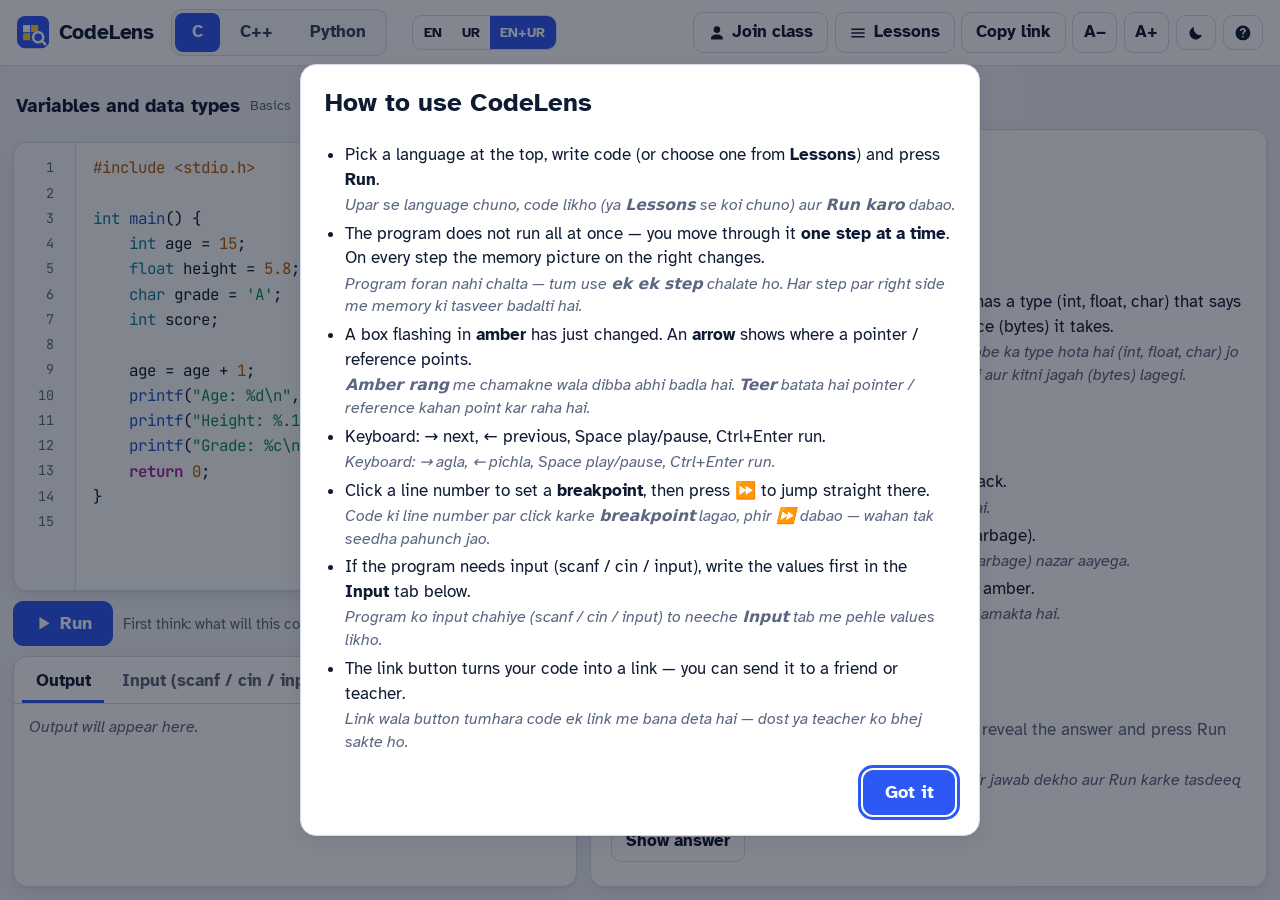
==== commit a40ed7ac: "Add files via upload" ====
--- a/index.html
+++ b/index.html
@@ -24,6 +24,7 @@
   <symbol id="i-moon" viewBox="0 0 24 24"><path d="M20 14.5A8.5 8.5 0 0 1 9.5 4a8.5 8.5 0 1 0 10.5 10.5z"/></symbol>
   <symbol id="i-link" viewBox="0 0 24 24"><path d="M10.6 13.4a1 1 0 0 1 0-1.4l3-3a3 3 0 0 1 4.2 4.2l-2 2-1.4-1.4 2-2a1 1 0 0 0-1.4-1.4l-3 3a1 1 0 0 1-1.4 0zM13.4 10.6a1 1 0 0 1 0 1.4l-3 3a3 3 0 0 1-4.2-4.2l2-2 1.4 1.4-2 2a1 1 0 0 0 1.4 1.4l3-3a1 1 0 0 1 1.4 0z"/></symbol>
   <symbol id="i-help" viewBox="0 0 24 24"><path d="M12 2a10 10 0 1 0 0 20 10 10 0 0 0 0-20zm1 16h-2v-2h2zm2.1-7.7-.9.9c-.7.7-1.2 1.2-1.2 2.8h-2v-.5c0-1.1.5-2.1 1.2-2.8l1.2-1.3A1.7 1.7 0 0 0 12 7.5a2 2 0 0 0-2 2H8a4 4 0 0 1 8 0c0 .7-.3 1.4-.9 2z"/></symbol>
+  <symbol id="i-user" viewBox="0 0 24 24"><path d="M12 12a4.5 4.5 0 1 0 0-9 4.5 4.5 0 0 0 0 9zm0 2c-4 0-8 2-8 5v2h16v-2c0-3-4-5-8-5z"/></symbol>
   <symbol id="i-edit" viewBox="0 0 24 24"><path d="M3 17.3V21h3.7L18 9.7 14.3 6zM20.7 7a1 1 0 0 0 0-1.4l-2.3-2.3a1 1 0 0 0-1.4 0L15.2 5l3.7 3.7z"/></symbol>
 </svg>
 
@@ -41,6 +42,7 @@
     <button data-mode="en" aria-pressed="false" title="English">EN</button><button data-mode="ur" aria-pressed="false" title="Roman Urdu">UR</button><button data-mode="both" aria-pressed="true" title="English + Roman Urdu">EN+UR</button>
   </div>
   <div class="top-actions">
+    <button class="btn" id="btnJoin" hidden><svg><use href="#i-user"/></svg><span>Join class</span></button>
     <button class="btn" id="btnLessons"><svg><use href="#i-menu"/></svg>Lessons</button>
     <button class="btn" id="btnShare" title="Copy a link to this code">Copy link</button>
     <button class="btn icon" id="btnFontDn" title="Smaller font" aria-label="Smaller font">A−</button>
@@ -102,6 +104,26 @@
 
 <dialog id="helpDlg"></dialog>
 
+<dialog id="joinDlg">
+  <h2 id="jTitle">Join your class</h2>
+  <form id="jForm" method="dialog" autocomplete="off">
+    <label for="jCode" id="jCodeL">Class code (your teacher gives it)</label>
+    <input type="text" id="jCode" class="big-input" placeholder="K7M2-QX" maxlength="10" autocapitalize="characters" spellcheck="false">
+    <label for="jName" id="jNameL">Your name</label>
+    <input type="text" id="jName" maxlength="40" placeholder="e.g. Ali Khan">
+    <label for="jPin" id="jPinL">Make a 4-digit PIN</label>
+    <input type="password" id="jPin" class="big-input" inputmode="numeric" pattern="[0-9]*" maxlength="4" placeholder="••••">
+    <p class="hint" id="jHint">Remember your PIN. Next time (or on another device) use the same name and PIN to continue where you stopped.</p>
+    <p class="form-error" id="jError" role="alert" hidden></p>
+    <div class="row"><button type="button" class="btn" id="jCancel">Cancel</button><button type="submit" class="btn primary" id="jGo">Join</button></div>
+    <p class="hint"><a href="teacher.html">Teacher? Open the dashboard →</a></p>
+  </form>
+  <div id="jIn" hidden>
+    <p id="jInfo"></p>
+    <div class="row"><button type="button" class="btn" id="jClose">Close</button><button type="button" class="btn" id="jLeave">Leave class</button></div>
+  </div>
+</dialog>
+
 <dialog id="saveDlg">
   <h2>Save as lesson</h2>
   <label for="sTitle">Title (English)</label><input type="text" id="sTitle">
@@ -127,6 +149,8 @@
 <script src="js/interp-call.js"></script>
 <script src="js/lib.js"></script>
 <script src="js/pytracer.js"></script>
+<script src="js/vendor/supabase.js"></script>
+<script src="js/cloud.js"></script>
 <script src="js/lessons-a.js"></script>
 <script src="js/lessons-b.js"></script>
 <script src="js/lessons-en.js"></script>
--- a/css/style.css
+++ b/css/style.css
@@ -315,3 +315,15 @@
 .modes button:focus-visible { outline: 3px solid var(--accent); outline-offset: -3px; }
 .toast { white-space: pre-line; text-align: center; }
 dialog textarea, dialog input[type=text] { width: 100%; }
+
+/* ---- classes & progress ---- */
+#joinDlg label, #saveDlg label { display: block; margin: .8rem 0 .25rem; font-weight: 700; }
+#joinDlg input { width: 100%; }
+.big-input { font-size: 1.4rem !important; letter-spacing: .12em; text-transform: uppercase; text-align: center; padding: .5rem; }
+#jPin { text-transform: none; }
+.hint { color: var(--muted); font-size: .9rem; margin: .7rem 0 0; }
+.form-error { color: var(--err); font-weight: 700; margin: .6rem 0 0; }
+.btn.joined { border-color: var(--ok); }
+.lesson-item .prog { margin-right: .45rem; font-weight: 700; }
+.lesson-item .prog.done { color: var(--ok); } .lesson-item .prog.half { color: var(--warn); }
+.prog-sum { padding: .4rem .6rem; font-weight: 700; color: var(--ok); }
